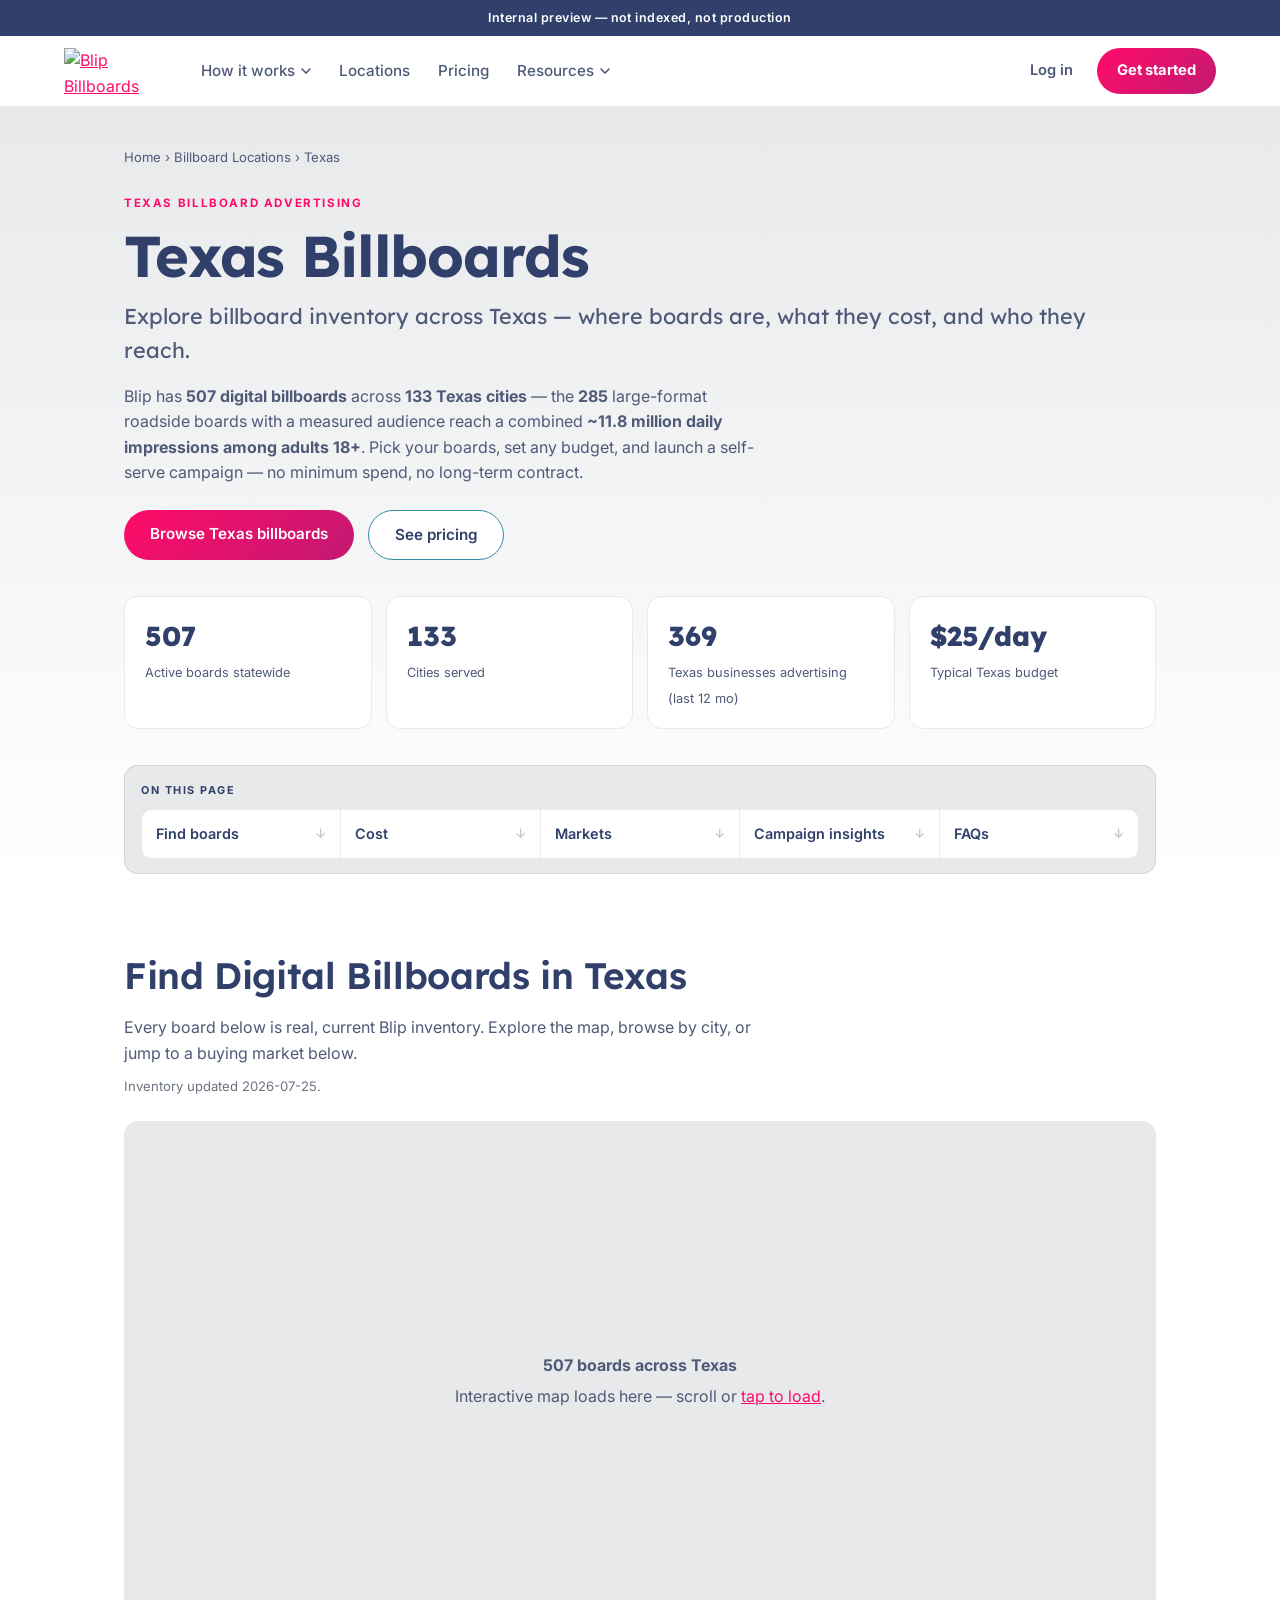
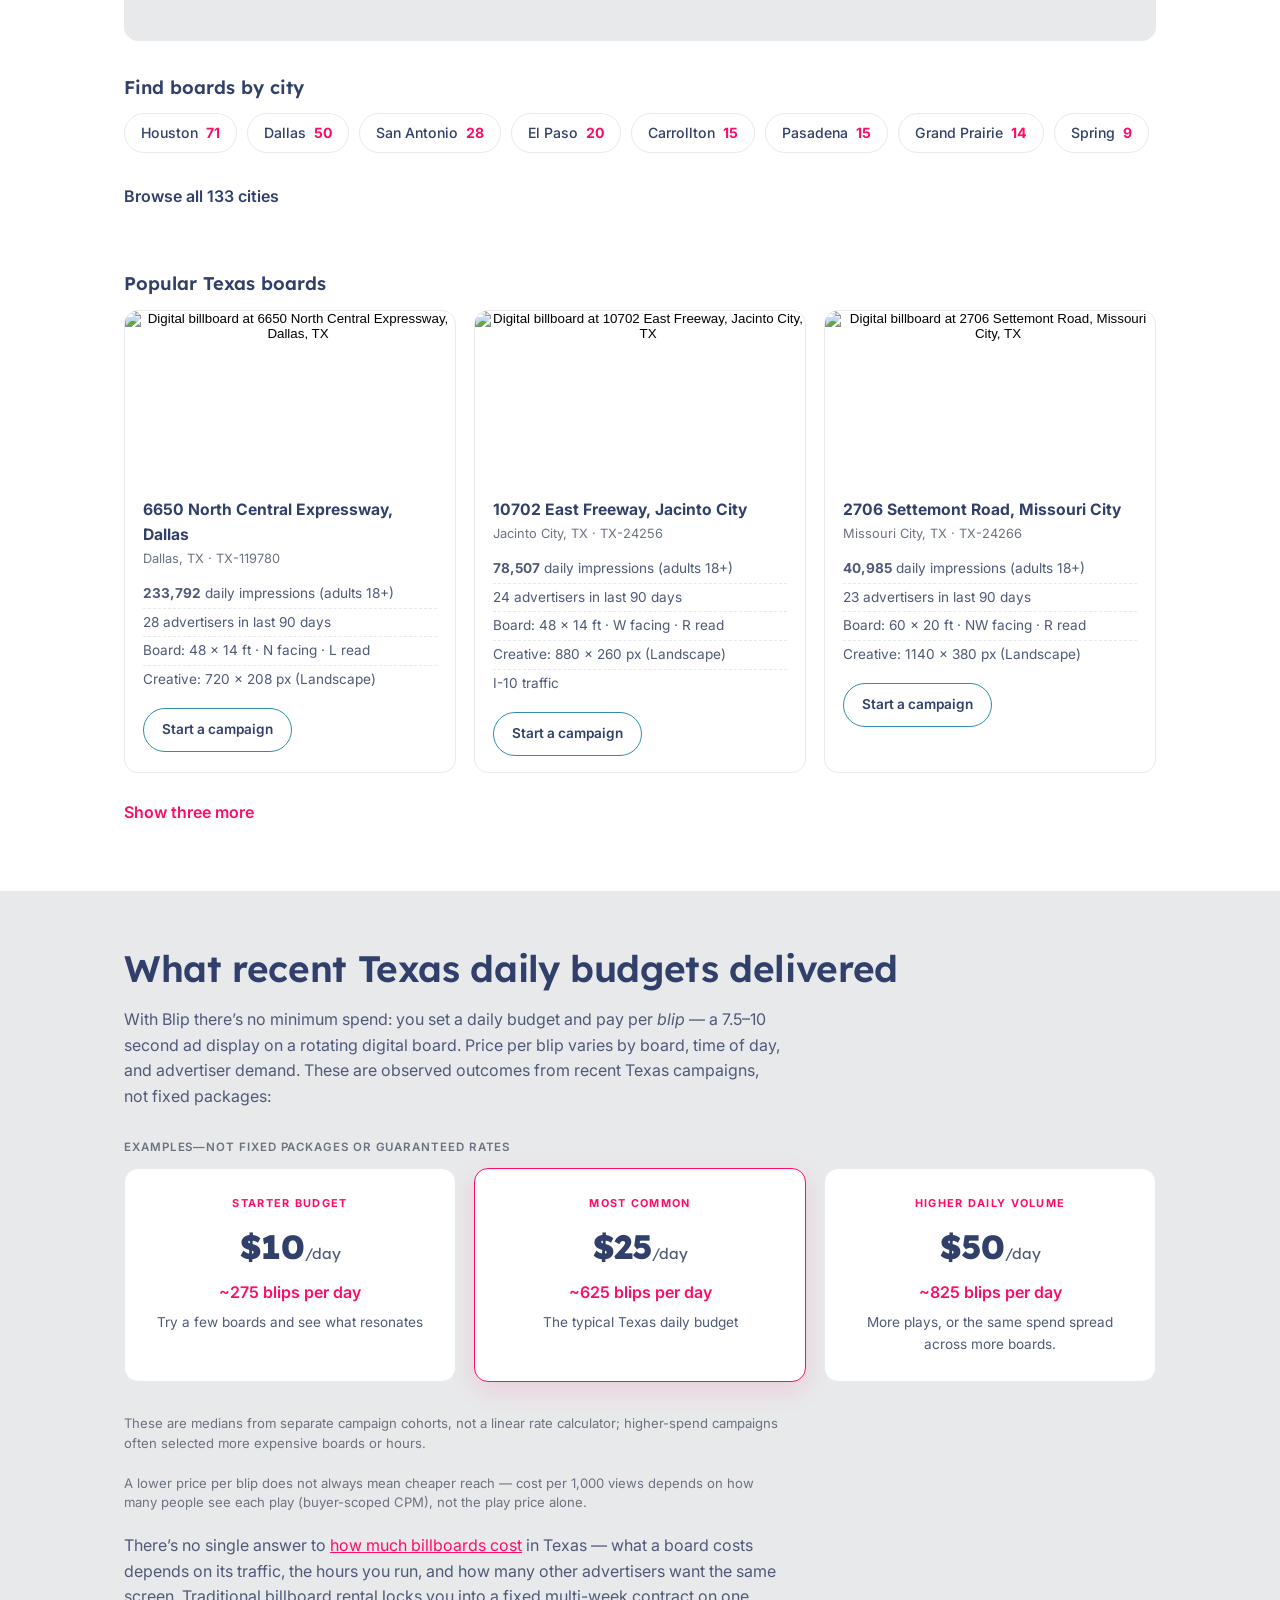
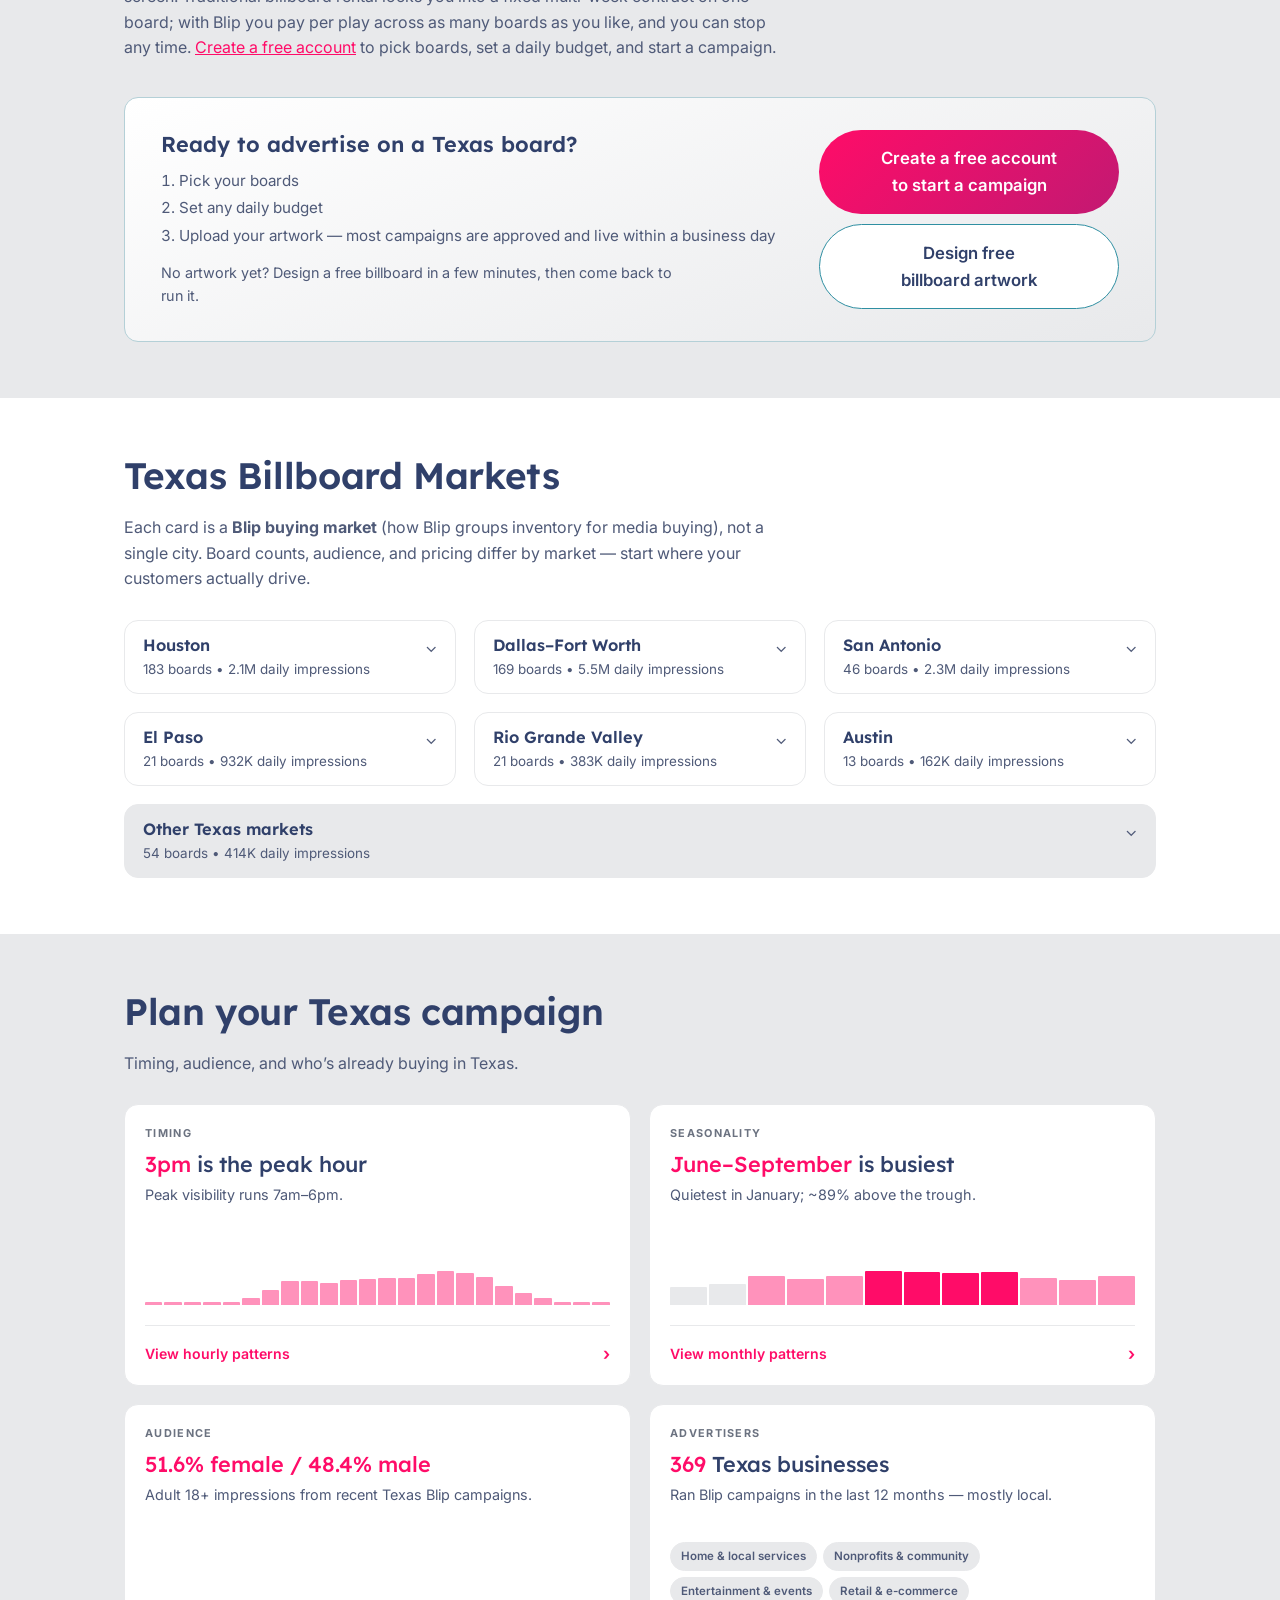
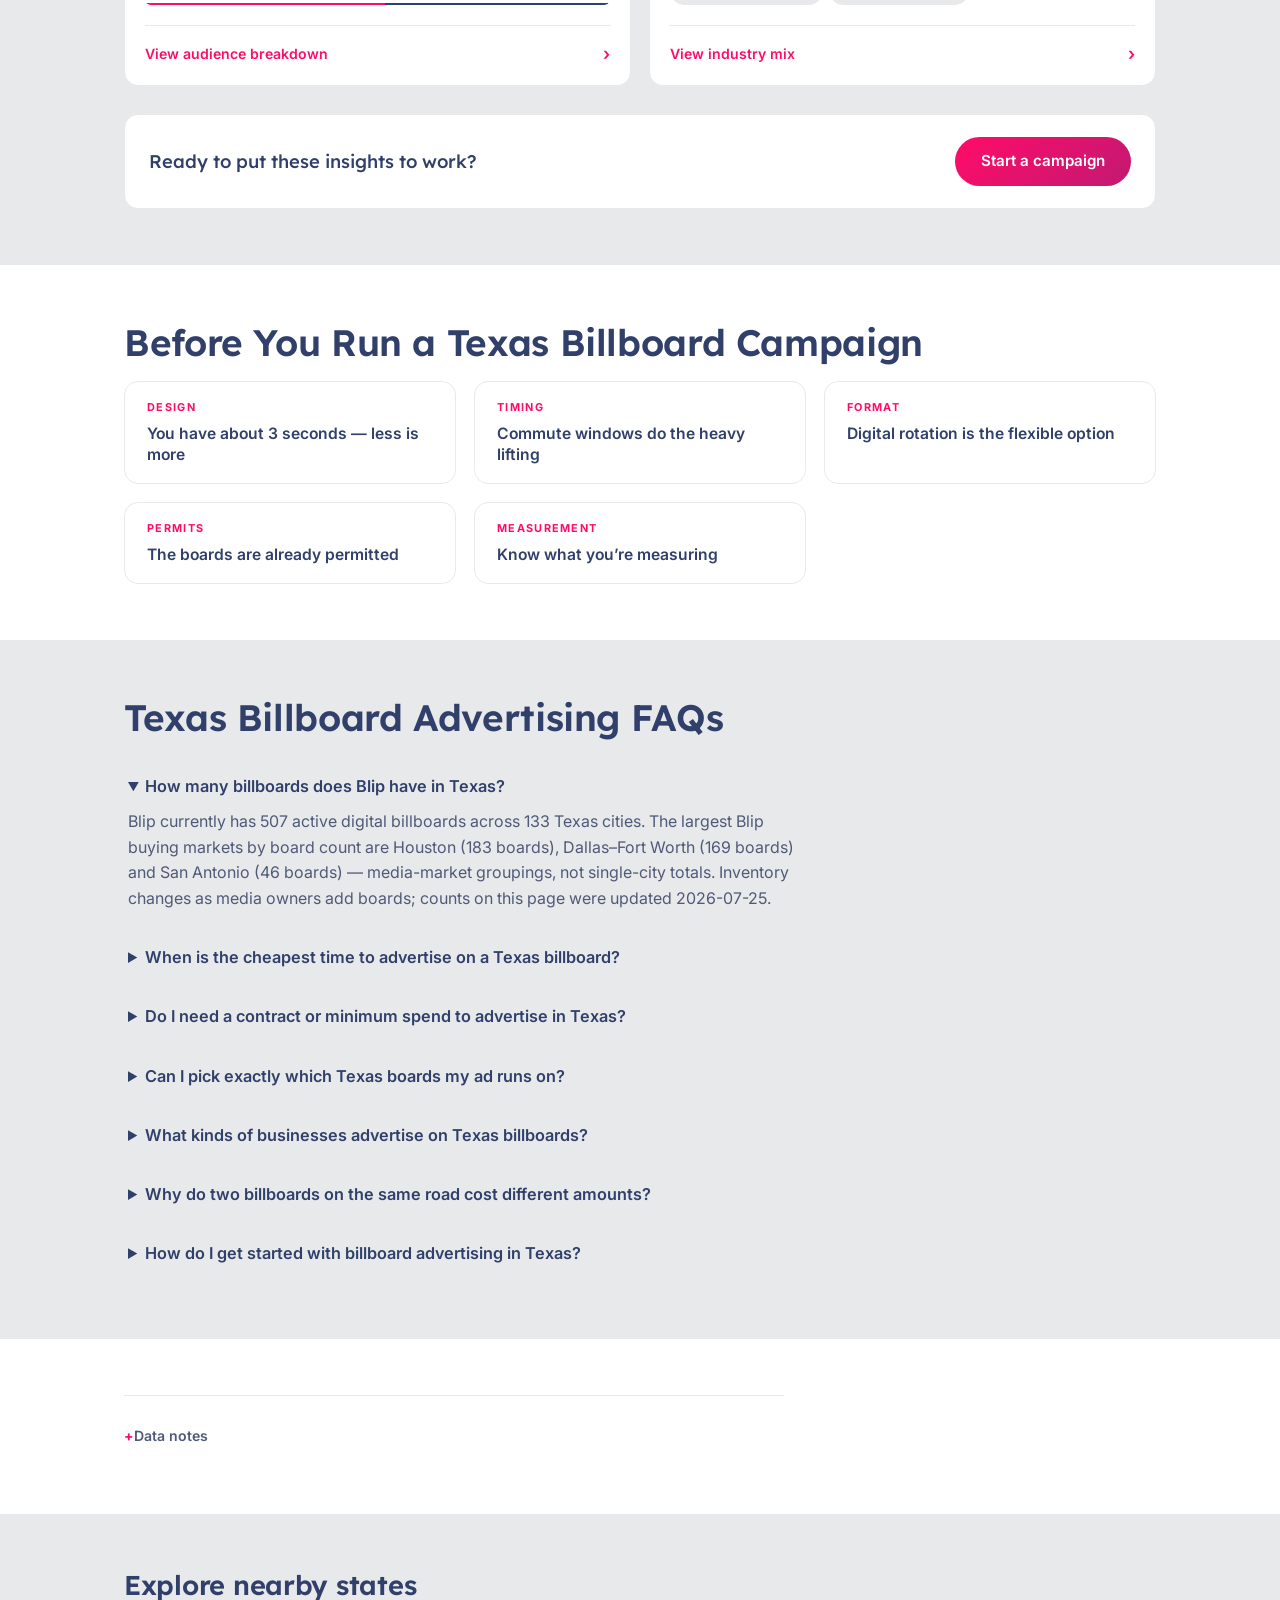
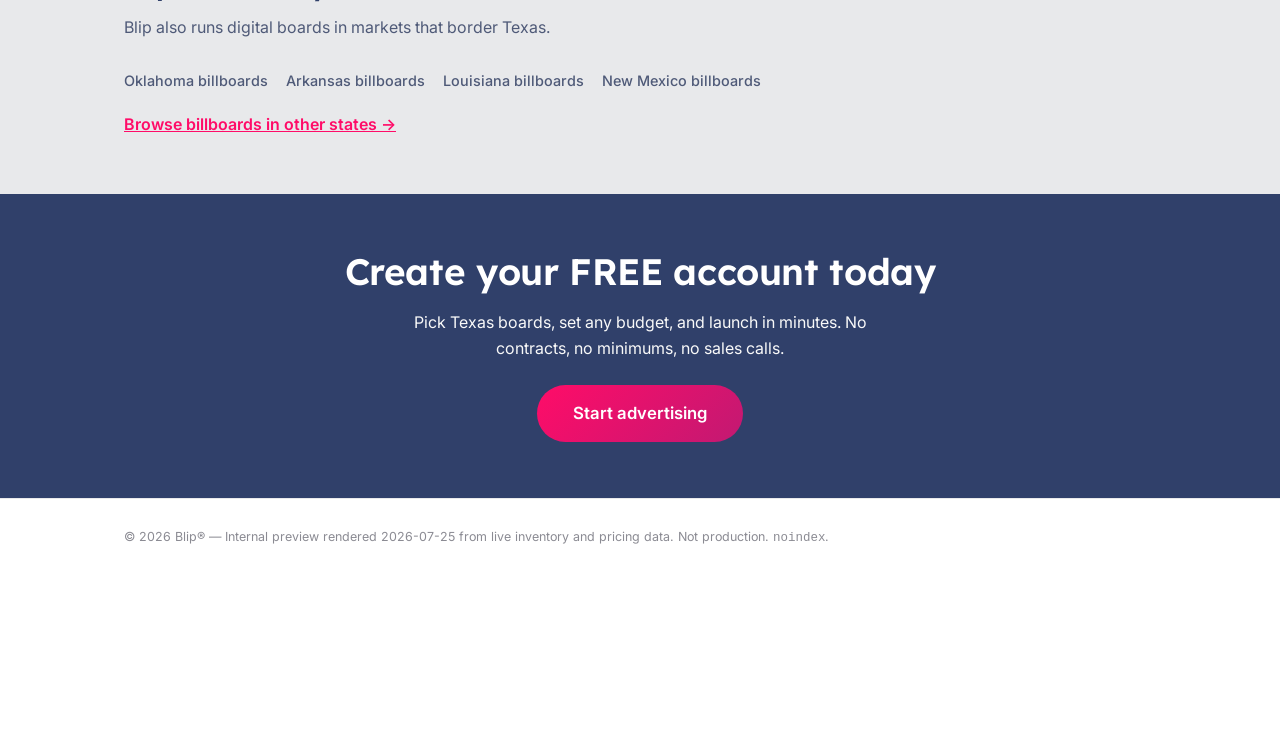
==== index.html @ 817ec68e "Publish Texas geo prototype preview (noindex). Static build from Blip geopages prototype --preview f" ====
<!DOCTYPE html>
<html lang="en">
<head>
<meta charset="UTF-8">
<meta name="robots" content="noindex, nofollow">
<meta http-equiv="refresh" content="0;url=/billboard-locations/texas/">
<title>Blip Texas location prototype (preview)</title>
<link rel="canonical" href="/billboard-locations/texas/">
</head>
<body>
<p><a href="/billboard-locations/texas/">Open Texas prototype →</a></p>
</body>
</html>
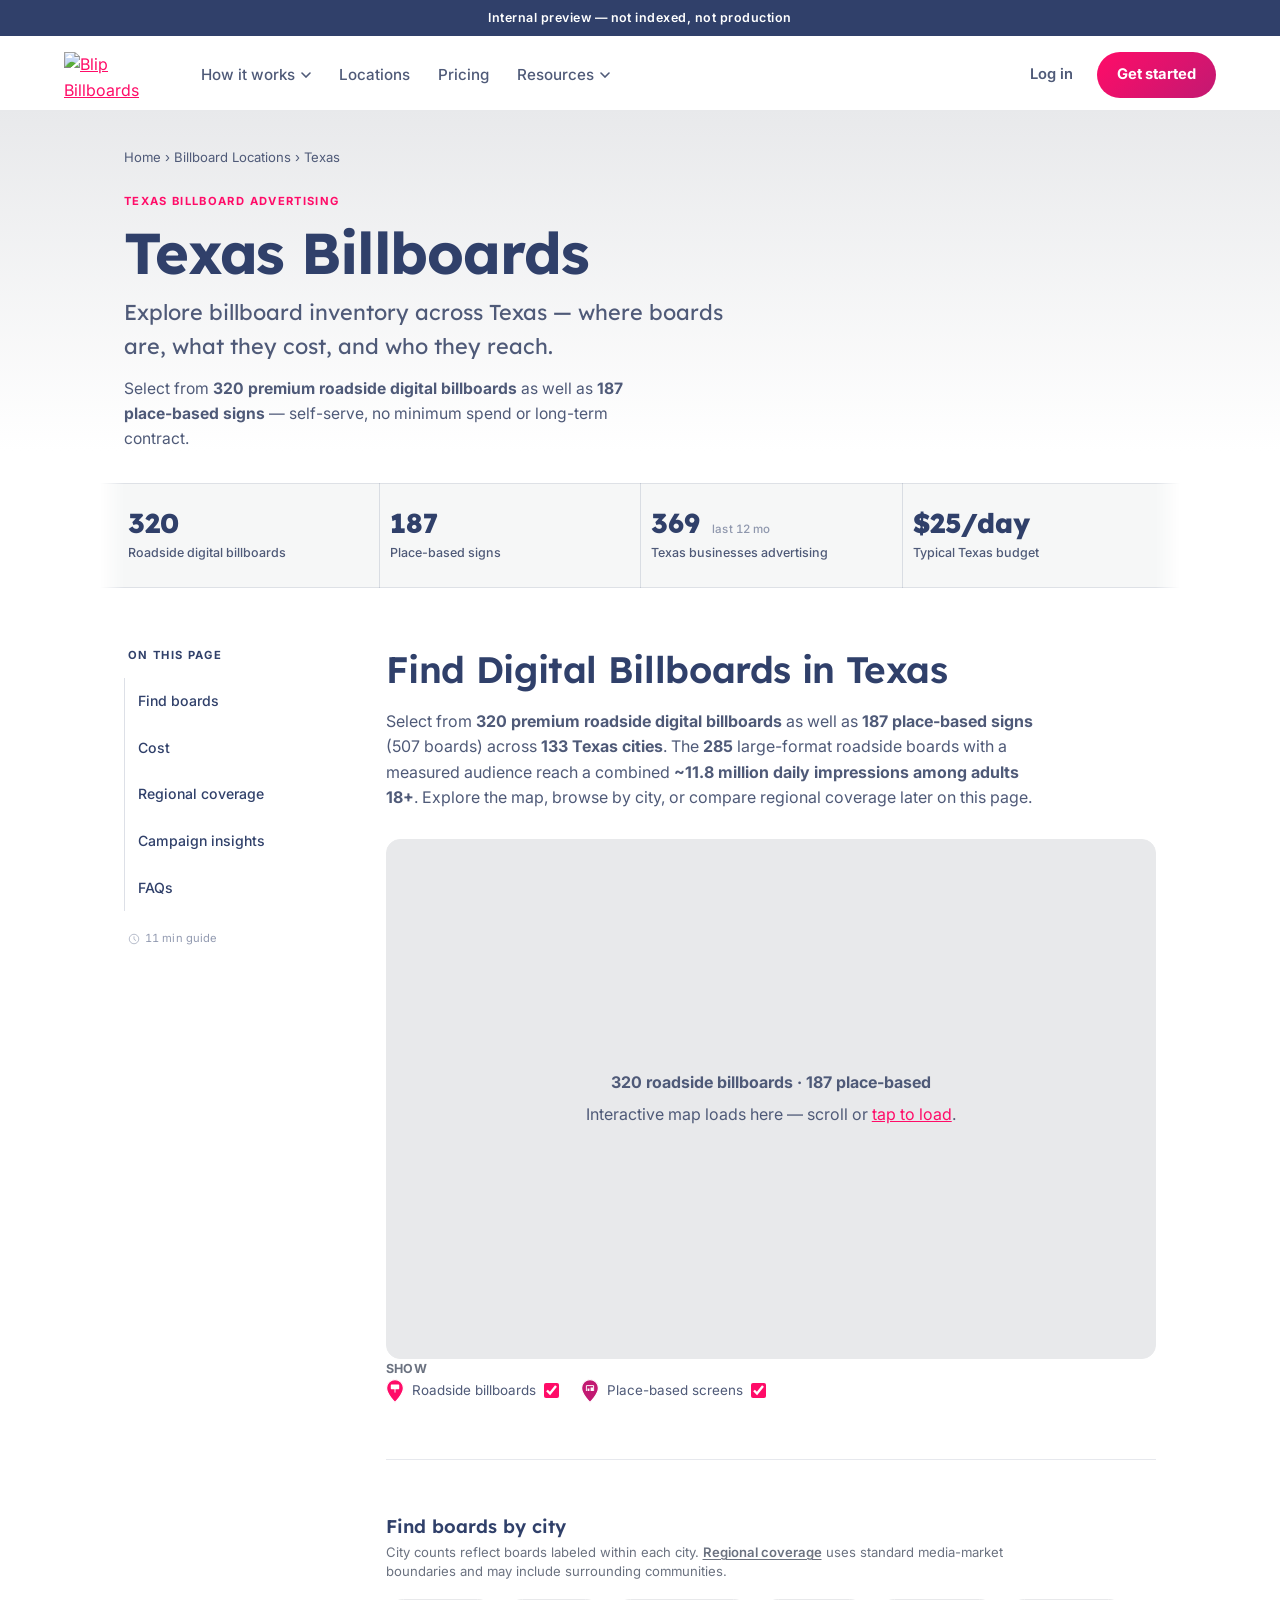
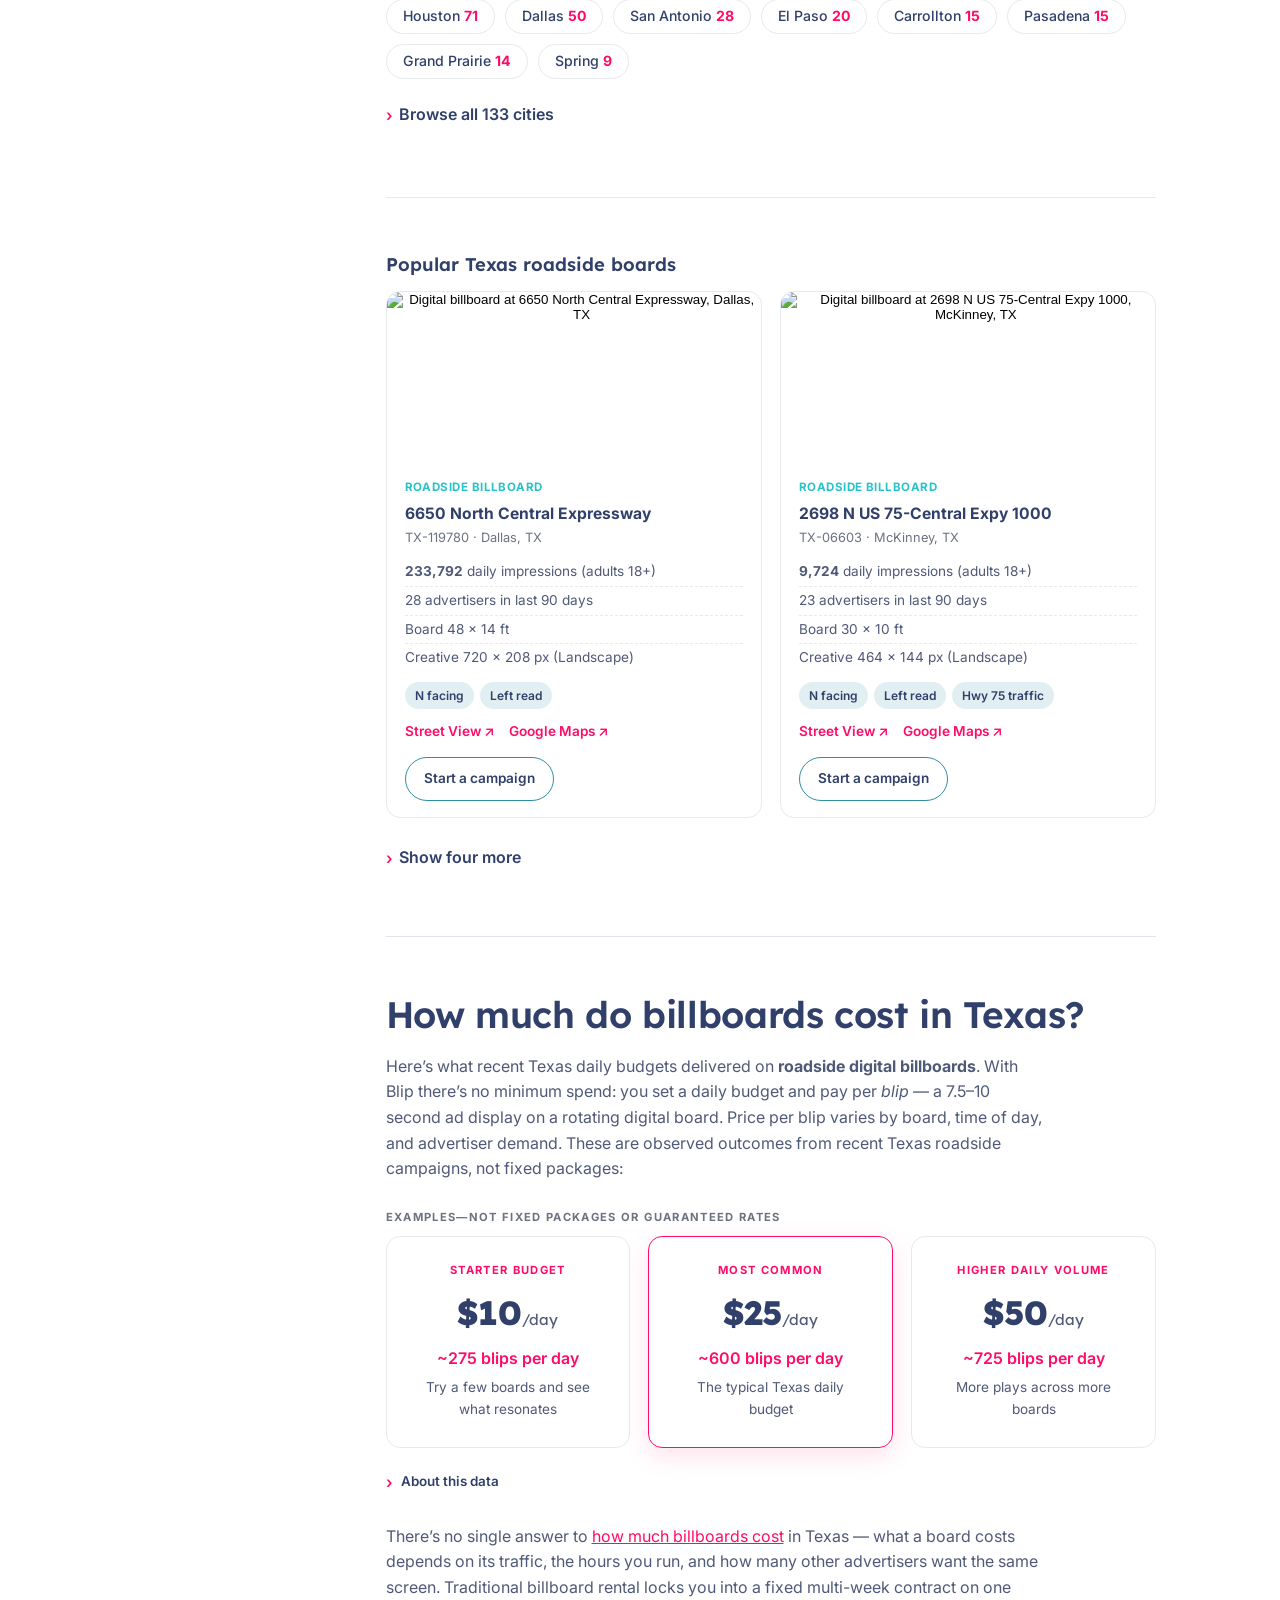
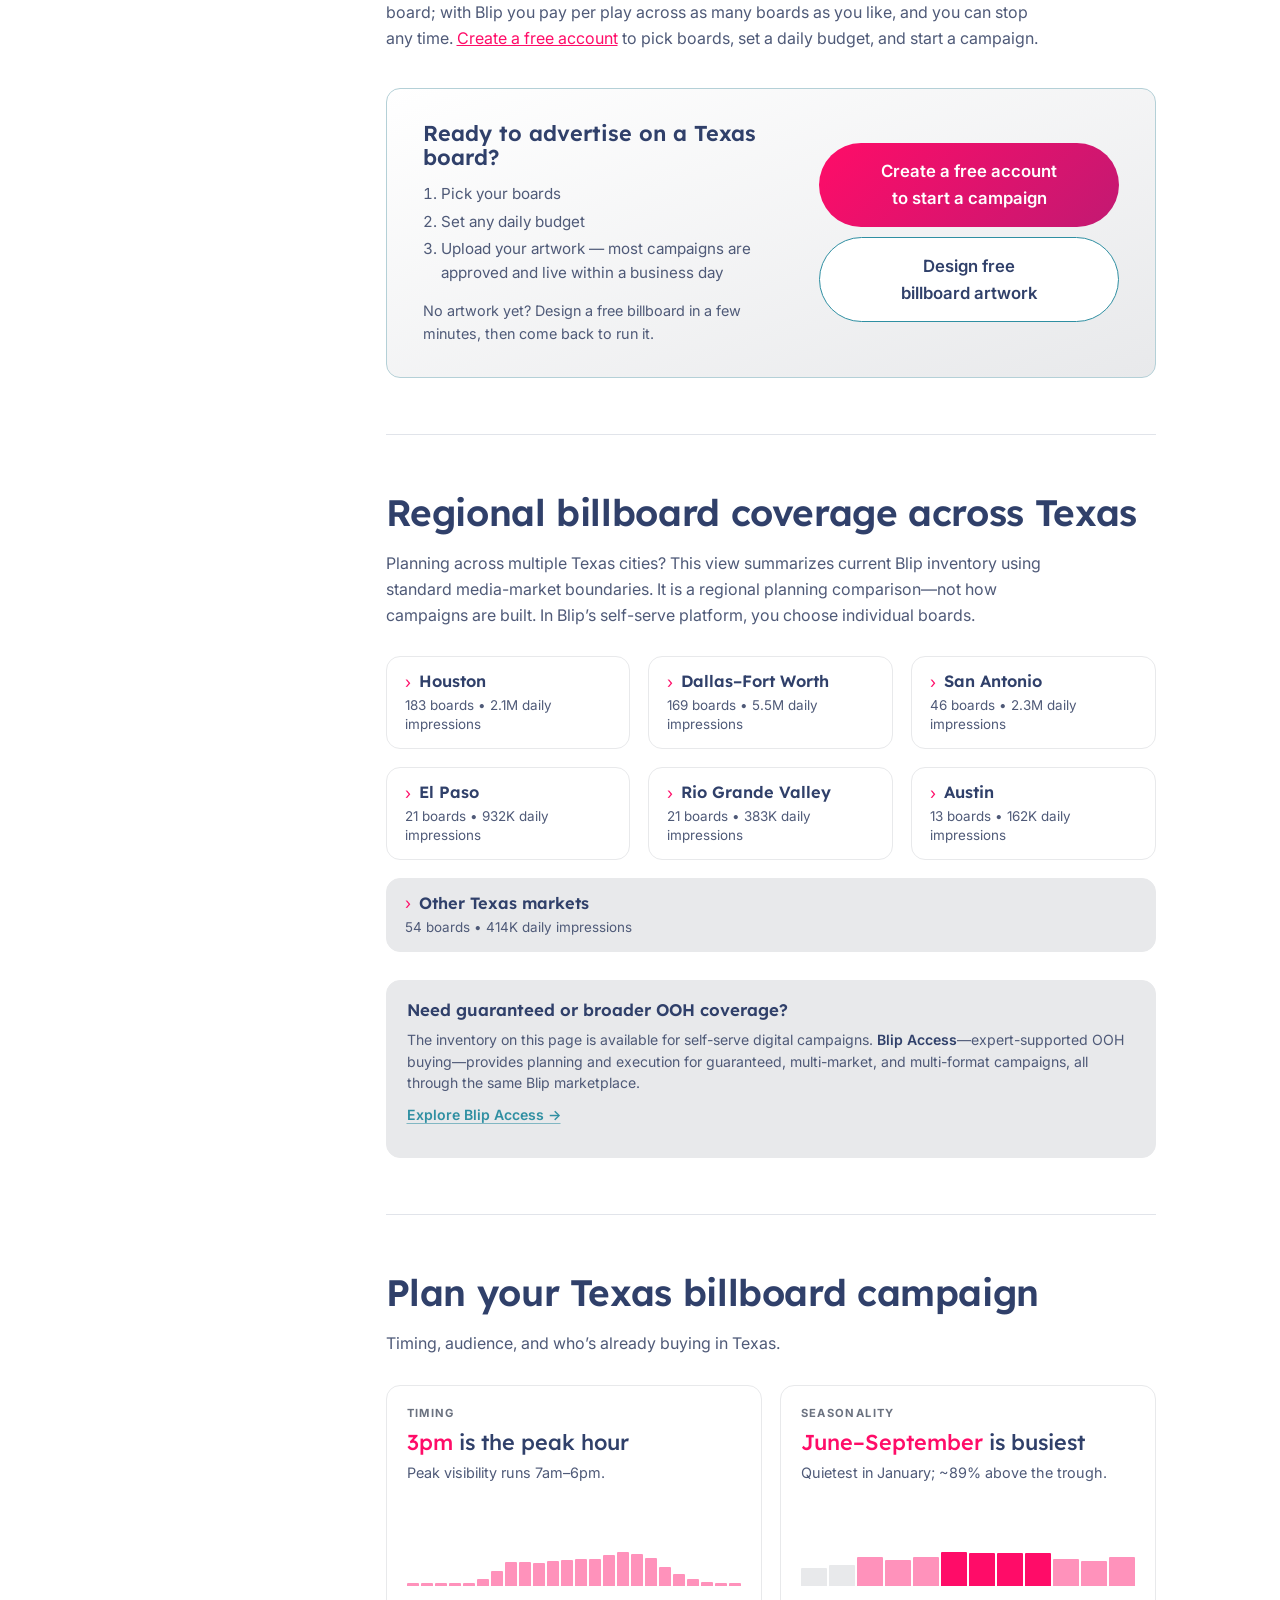
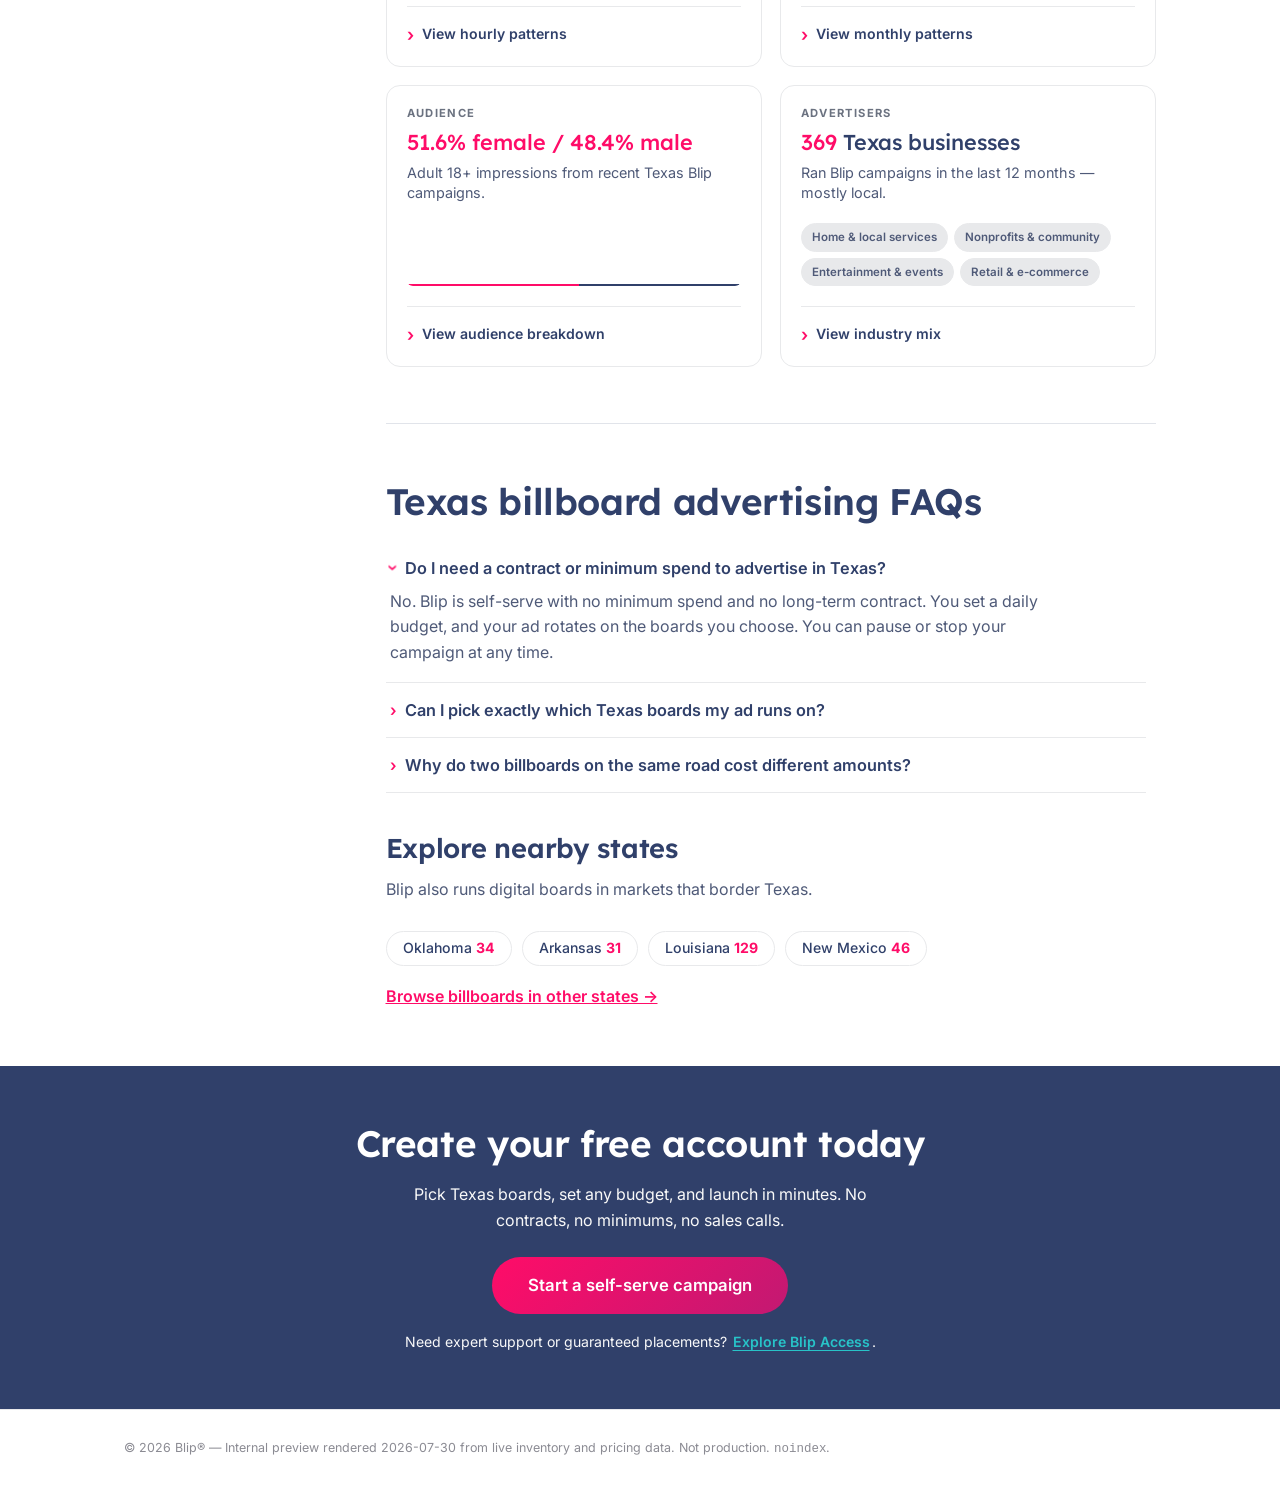
==== commit f797650c: "Publish Texas and Houston GeoPage previews" ====
--- a/index.html
+++ b/index.html
@@ -4,10 +4,11 @@
 <meta charset="UTF-8">
 <meta name="robots" content="noindex, nofollow">
 <meta http-equiv="refresh" content="0;url=/billboard-locations/texas/">
-<title>Blip Texas location prototype (preview)</title>
+<title>Blip location prototype (preview)</title>
 <link rel="canonical" href="/billboard-locations/texas/">
 </head>
 <body>
 <p><a href="/billboard-locations/texas/">Open Texas prototype →</a></p>
+<p><a href="/billboard-locations/houston-tx/">Open Houston city prototype →</a></p>
 </body>
 </html>
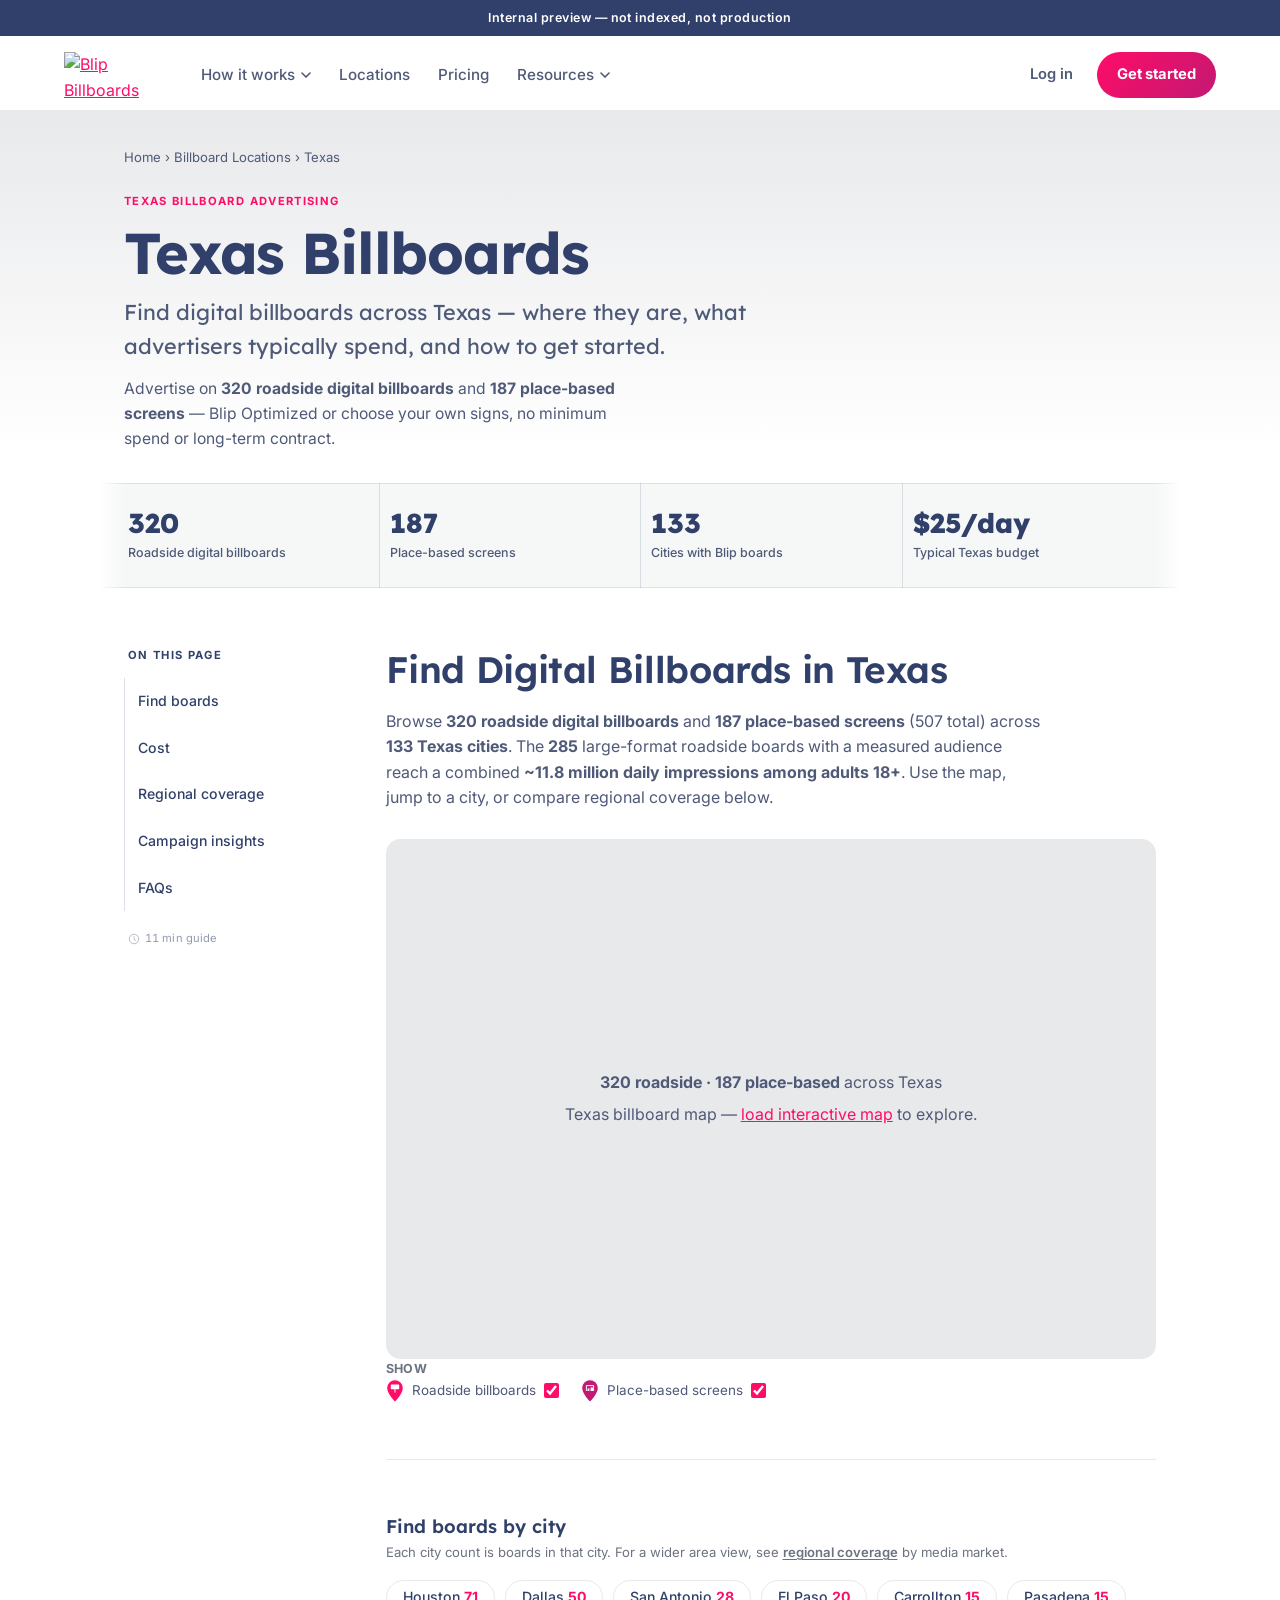
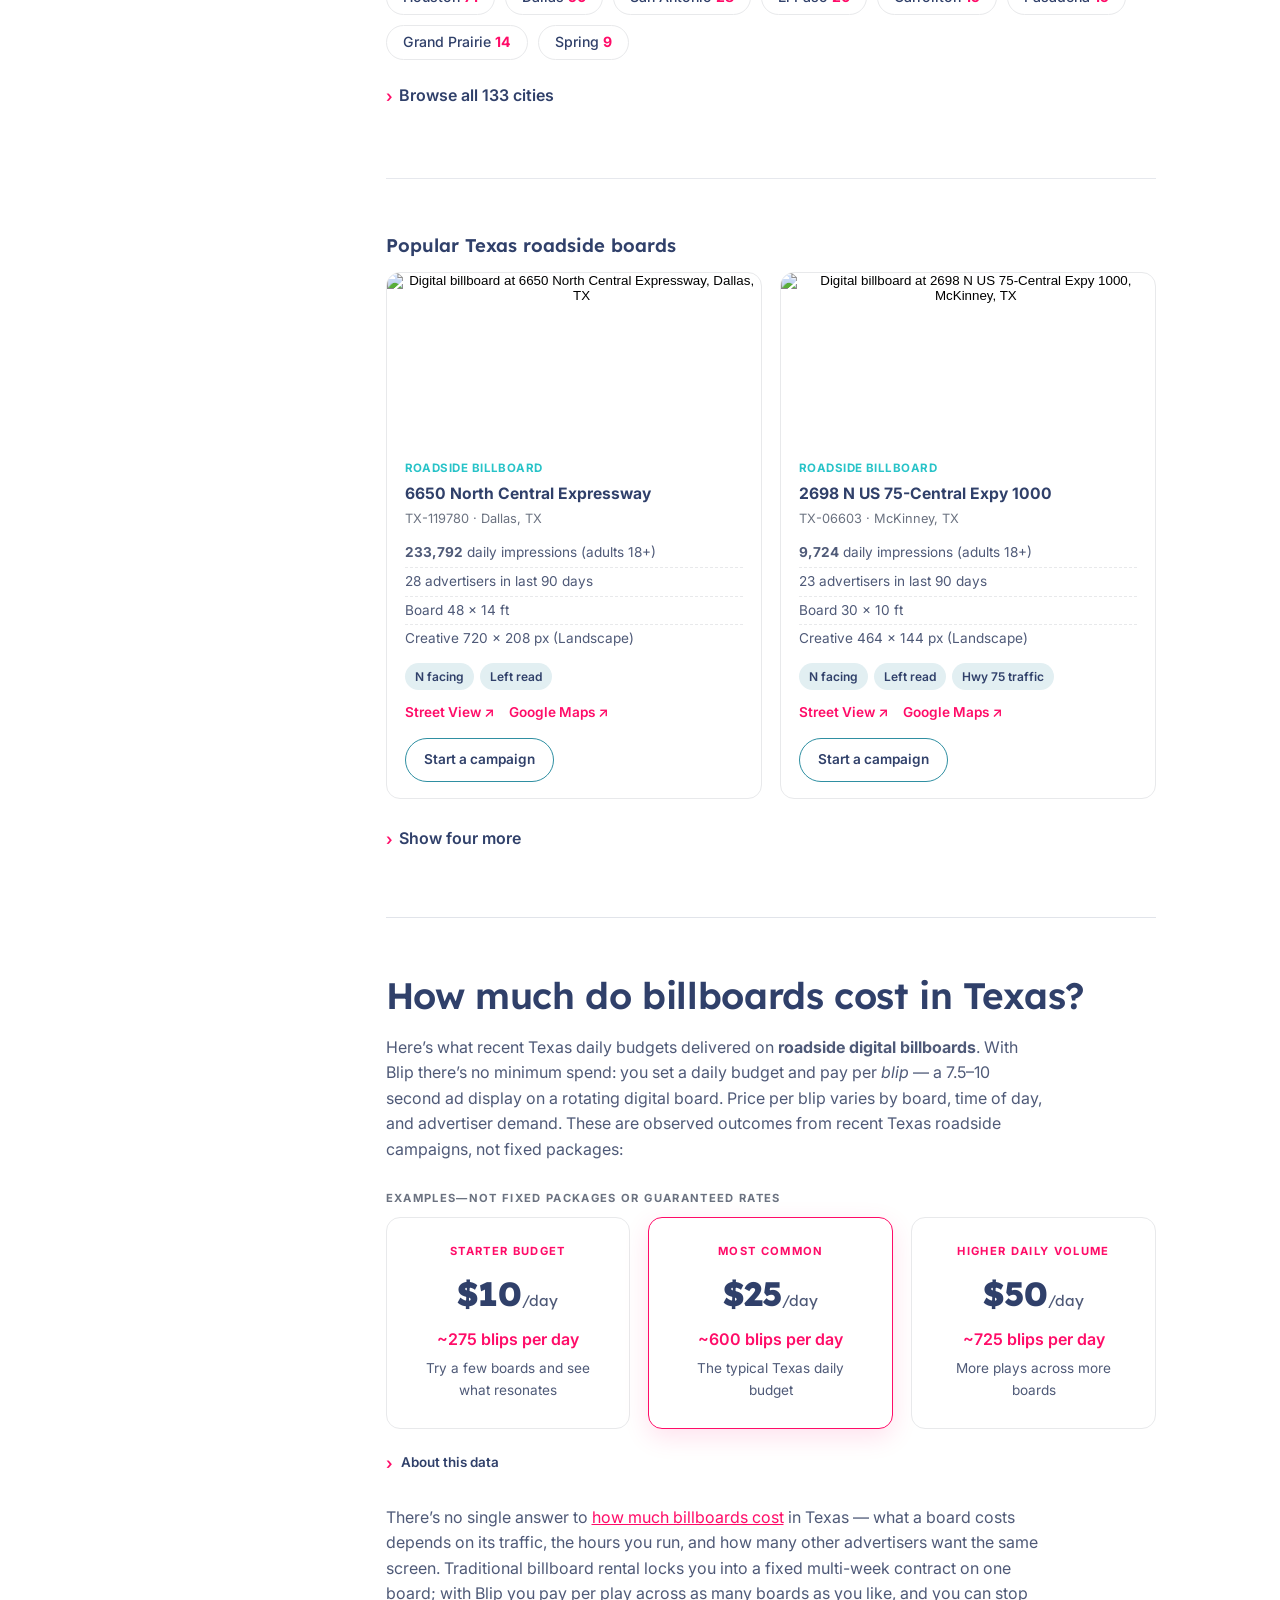
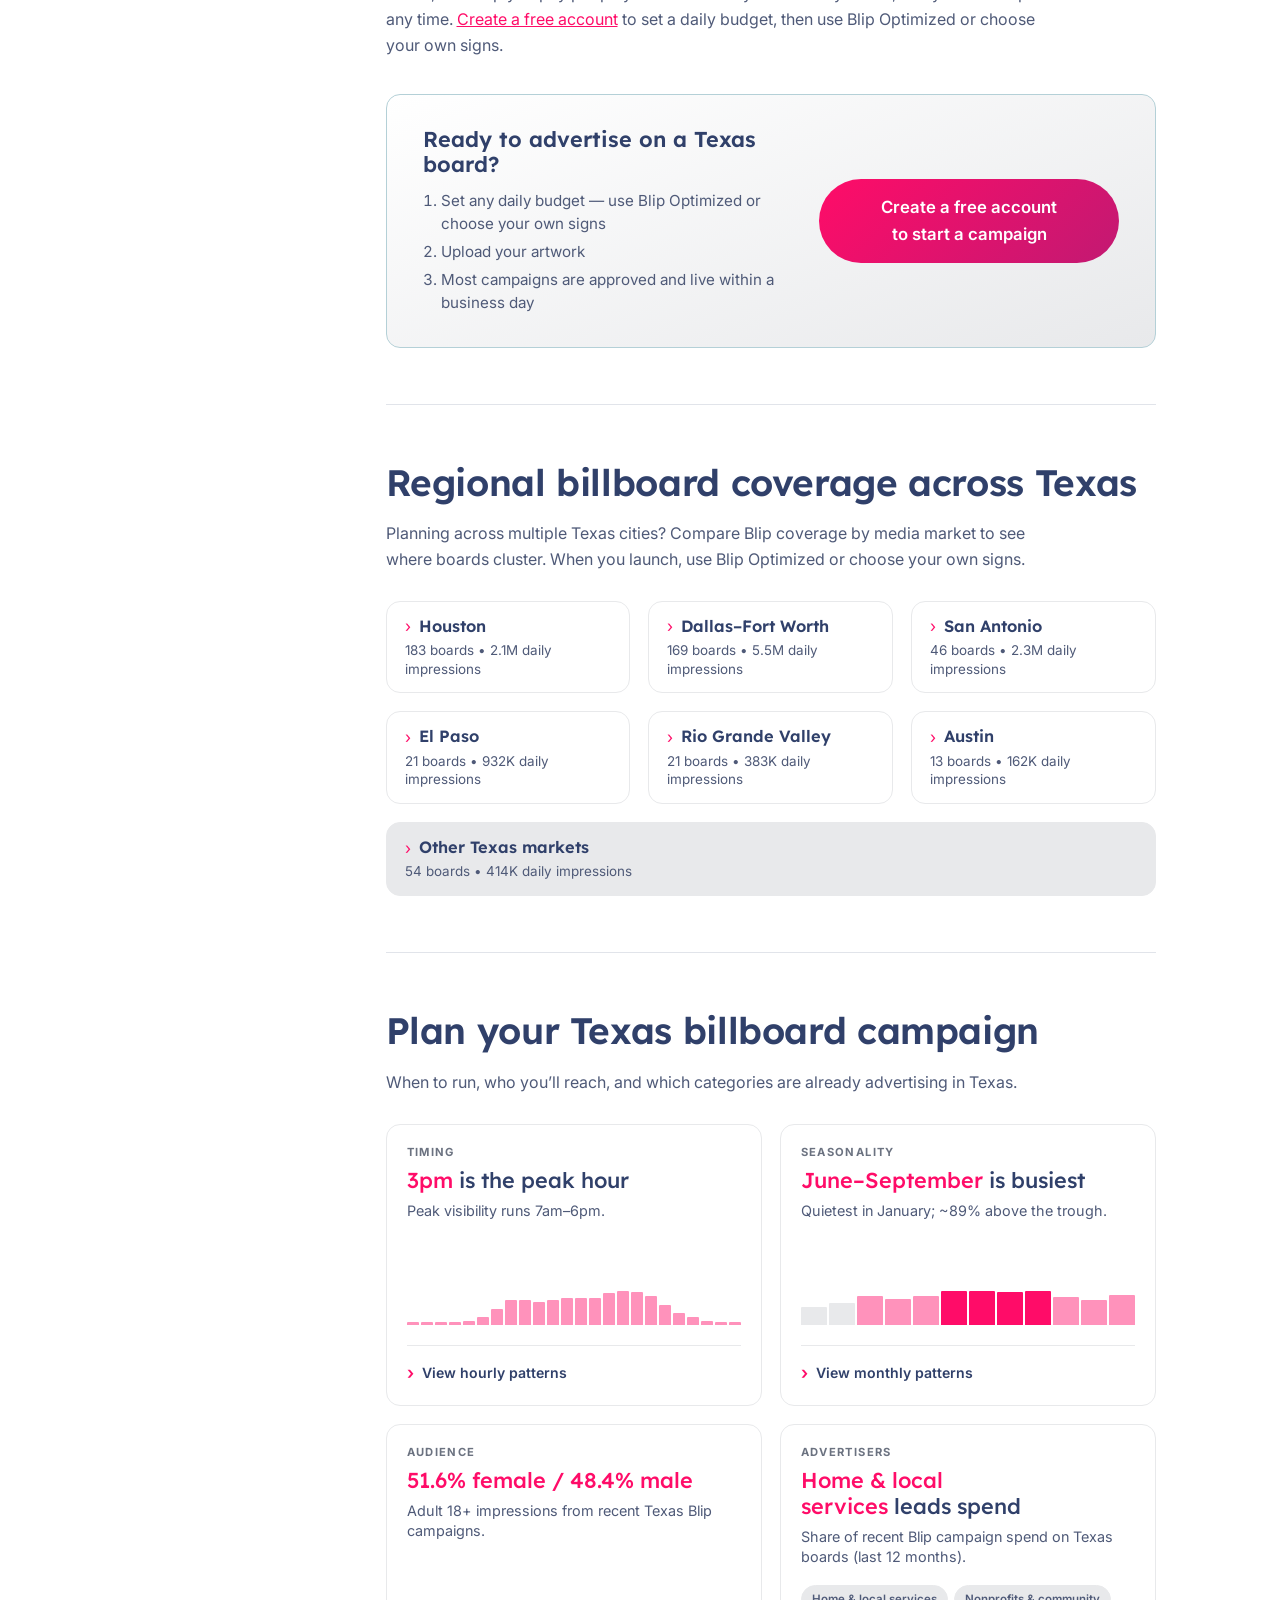
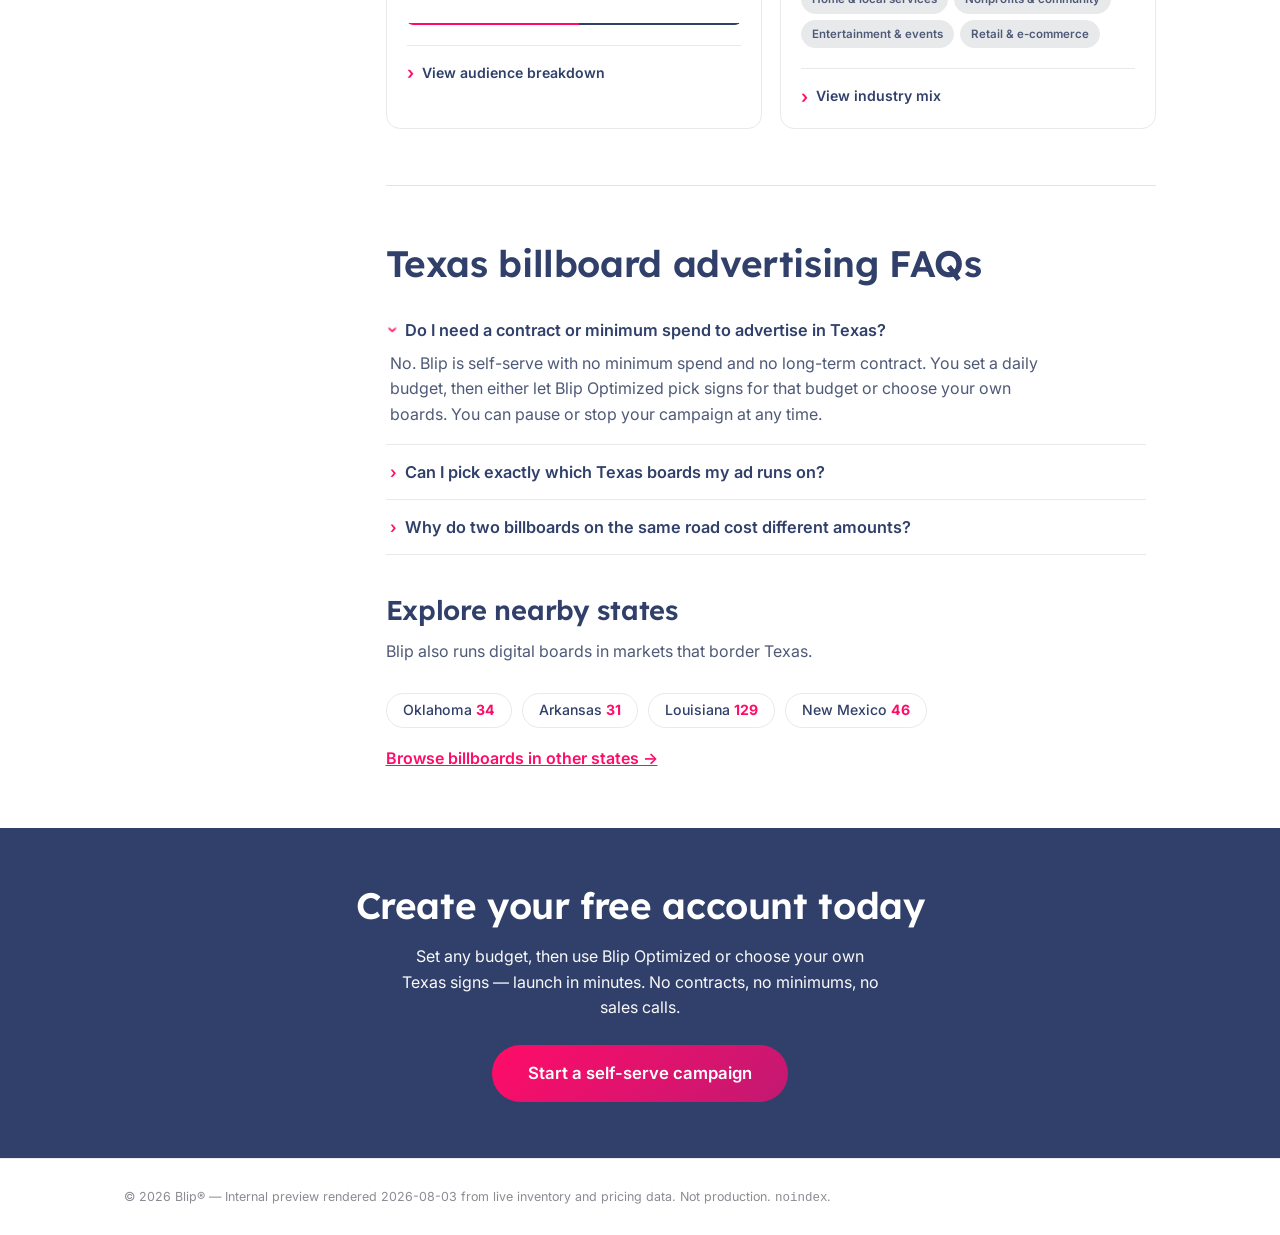
==== commit ffac2a5d: "Publish TX + Houston GeoPage preview (noindex)" ====
--- a/index.html
+++ b/index.html
@@ -9,6 +9,6 @@
 </head>
 <body>
 <p><a href="/billboard-locations/texas/">Open Texas prototype →</a></p>
-<p><a href="/billboard-locations/houston-tx/">Open Houston city prototype →</a></p>
+<p><a href="/billboard-locations/texas/houston-tx/">Open Houston city prototype →</a></p>
 </body>
 </html>
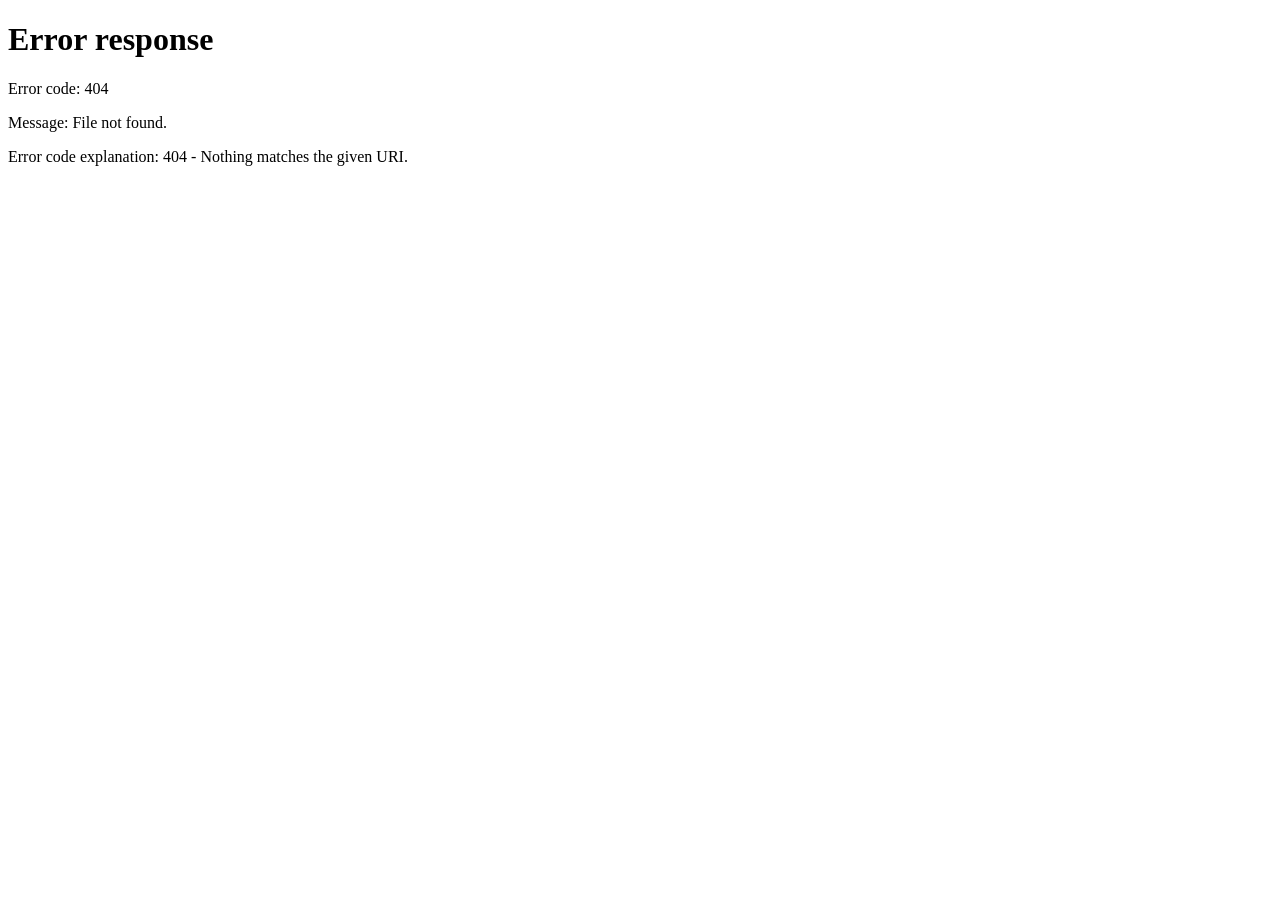
==== commit 97940329: "Fix GitHub Pages asset base path (/geopages-preview)" ====
--- a/index.html
+++ b/index.html
@@ -3,12 +3,12 @@
 <head>
 <meta charset="UTF-8">
 <meta name="robots" content="noindex, nofollow">
-<meta http-equiv="refresh" content="0;url=/billboard-locations/texas/">
+<meta http-equiv="refresh" content="0;url=/geopages-preview/billboard-locations/texas/">
 <title>Blip location prototype (preview)</title>
-<link rel="canonical" href="/billboard-locations/texas/">
+<link rel="canonical" href="/geopages-preview/billboard-locations/texas/">
 </head>
 <body>
-<p><a href="/billboard-locations/texas/">Open Texas prototype →</a></p>
-<p><a href="/billboard-locations/texas/houston-tx/">Open Houston city prototype →</a></p>
+<p><a href="/geopages-preview/billboard-locations/texas/">Open Texas prototype →</a></p>
+<p><a href="/geopages-preview/billboard-locations/texas/houston-tx/">Open Houston city prototype →</a></p>
 </body>
 </html>
